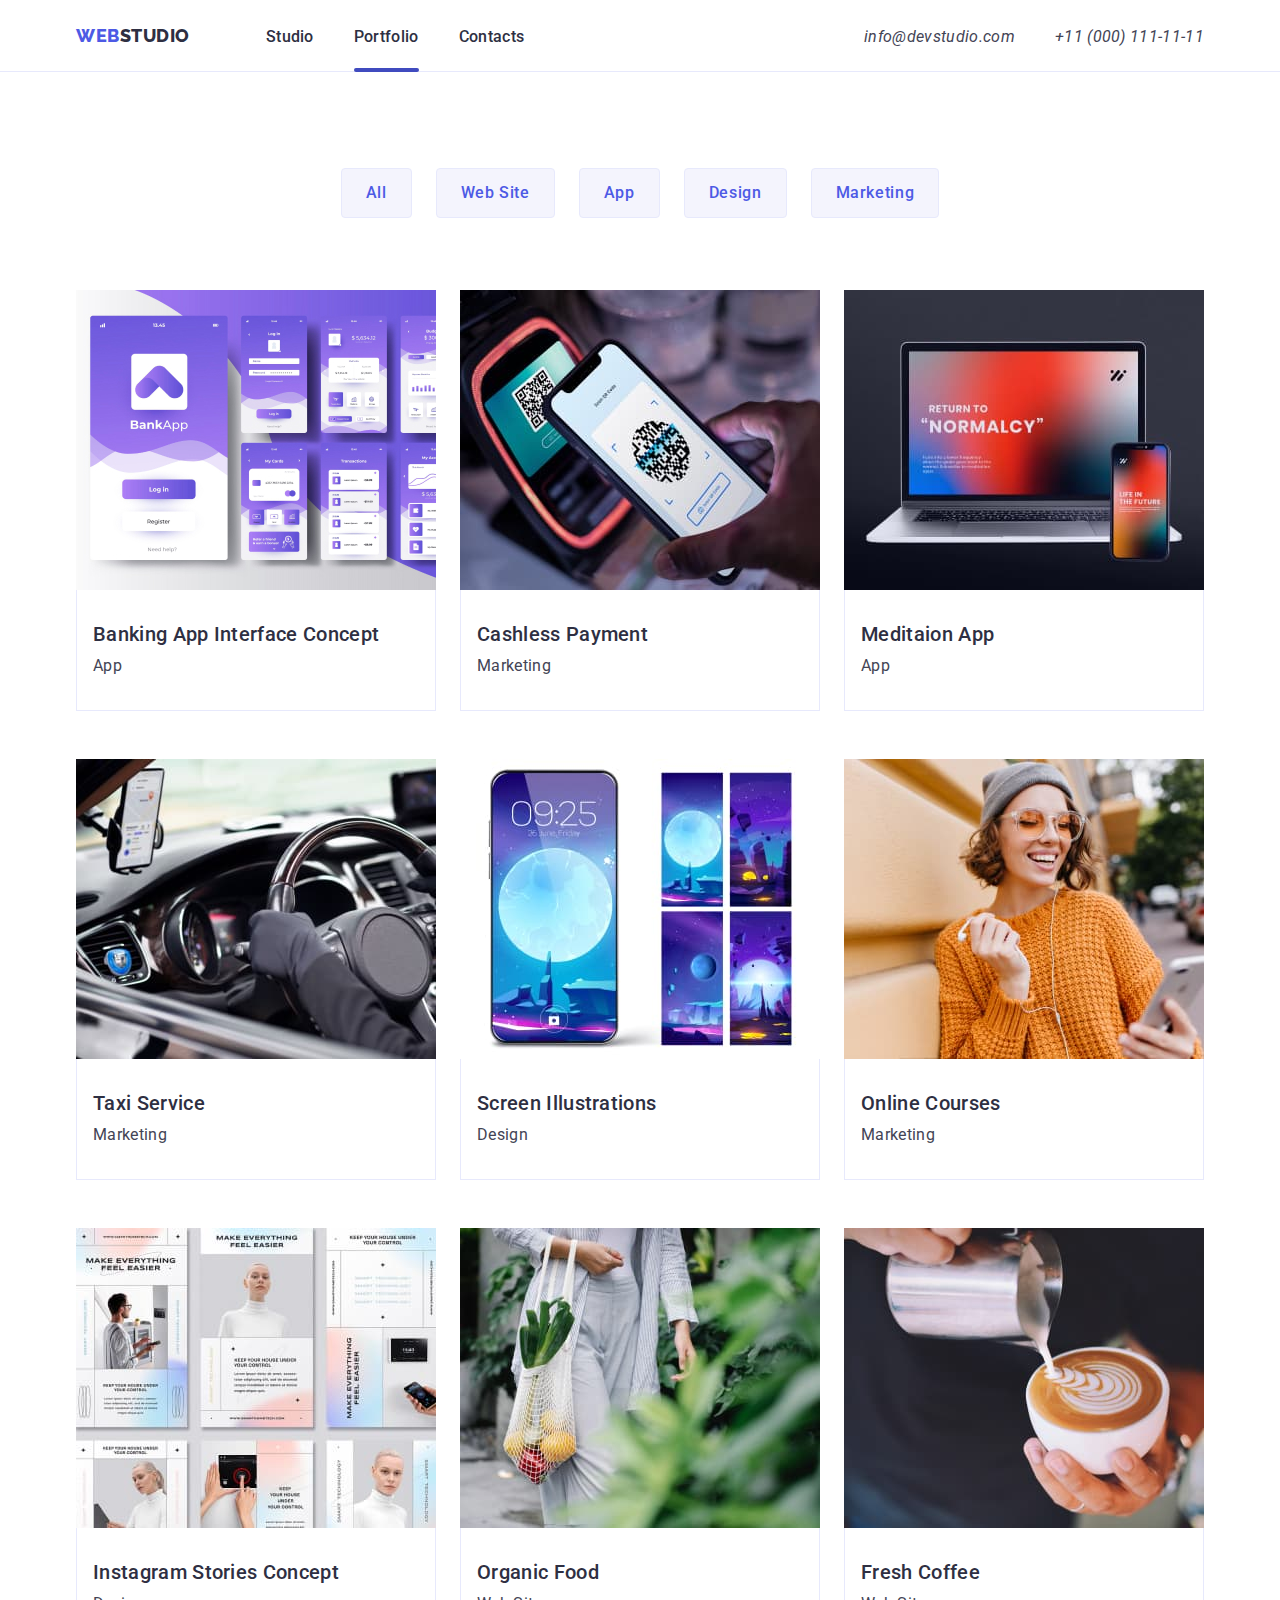
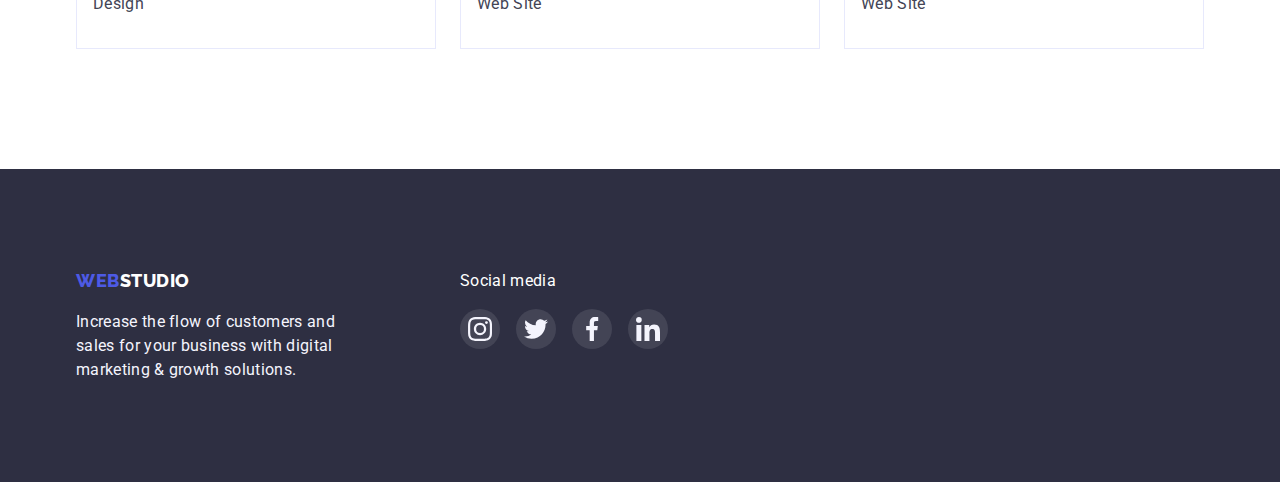
==== portfolio.html @ d9a9c69f "copyhw5" ====
<!DOCTYPE html>
<html lang="en">
  <head>
    <meta charset="UTF-8" />
    <meta http-equiv="X-UA-Compatible" content="IE=edge" />
    <meta name="viewport" content="width=device-width, initial-scale=1.0" />
    <link
      href="https://cdnjs.cloudflare.com/ajax/libs/modern-normalize/1.0.0/modern-normalize.min.css"
      rel="stylesheet"
    />
    <link rel="preconnect" href="https://fonts.gstatic.com" />
    <link
      href="https://fonts.googleapis.com/css2?family=Raleway:wght@800&family=Roboto:wght@400;500;700&display=swap"
      rel="stylesheet"
    />
    <link rel="stylesheet" href="./styles/css.css" />
    <title>WebStudio</title>
  </head>
  <body>
    <header class="header">
      <div class="container cont-header header-flex">
        <nav class="nav-flex">
          <a href="./index.html" class="logo nav-item"
            ><span class="logo-web">Web</span>Studio</a
          >
          <ul class="index-nav list menu-flex nav-item">
            <li class="menu-item">
              <a href="./index.html" class="link">Studio</a>
            </li>
            <li class="menu-item">
              <a href="./portfolio.html" class="link current">Portfolio</a>
            </li>
            <li class="menu-item"><a href="" class="link">Contacts</a></li>
          </ul>
        </nav>
        <address class="address">
          <ul class="address-list list address-flex">
            <li class="address-item">
              <a href="mailto:info@devstudio.com" class="link"
                >info@devstudio.com</a
              >
            </li>
            <li class="address-item">
              <a href="tel:+110001111111" class="link">+11 (000) 111-11-11</a>
            </li>
          </ul>
        </address>
      </div>
    </header>
    <main>
      <section class="section projects">
        <div class="container">
          <h1 class="visually-hidden">Our projects</h1>
          <ul class="list buttons-flex">
            <li class="button-item">
              <button type="button" class="button">All</button>
            </li>
            <li class="button-item">
              <button type="button" class="button">Web Site</button>
            </li>
            <li class="button-item">
              <button type="button" class="button">App</button>
            </li>
            <li class="button-item">
              <button type="button" class="button">Design</button>
            </li>
            <li class="button-item">
              <button type="button" class="button">Marketing</button>
            </li>
          </ul>
          <ul class="list projects-flex">
            <li class="projects-item">
              <a href="" class="link">
                <div class="image-project-cont">
                  <img
                    src="./images/portf-project/app-1.jpg"
                    alt="Banking App Interface Concept"
                    width="360"
                  />
                  <p class="text-card">
                    Lorem ipsum dolor sit amet consectetur adipisicing elit.
                    Saepe, eligendi!
                  </p>
                </div>
                <div class="descrip-projects">
                  <h2 class="title-second">Banking App Interface Concept</h2>
                  <p class="projects-text">App</p>
                </div>
              </a>
            </li>
            <li class="projects-item">
              <a href="" class="link">
                <div class="image-project-cont">
                  <img
                    src="./images/portf-project/mark-2.jpg"
                    alt="Cashless Payment"
                    width="360"
                  />
                  <p class="text-card">
                    Lorem ipsum dolor sit amet consectetur, adipisicing elit.
                    Ad, similique.
                  </p>
                </div>
                <div class="descrip-projects">
                  <h2 class="title-second">Cashless Payment</h2>
                  <p class="projects-text">Marketing</p>
                </div>
              </a>
            </li>
            <li class="projects-item">
              <a href="" class="link">
                <div class="image-project-cont">
                  <img
                    src="./images/portf-project/app-3.jpg"
                    alt="Meditaion App"
                    width="360"
                  />
                  <p class="text-card">
                    Lorem ipsum dolor sit amet consectetur, adipisicing elit.
                    Ad, similique.
                  </p>
                </div>
                <div class="descrip-projects">
                  <h2 class="title-second">Meditaion App</h2>
                  <p class="projects-text">App</p>
                </div>
              </a>
            </li>
            <li class="projects-item">
              <a href="" class="link">
                <div class="image-project-cont">
                  <img
                    src="./images/portf-project/mark-4.jpg"
                    alt="Taxi Service"
                    width="360"
                  />
                  <p class="text-card">
                    Lorem ipsum dolor sit amet consectetur, adipisicing elit.
                    Ad, similique.
                  </p>
                </div>
                <div class="descrip-projects">
                  <h2 class="title-second">Taxi Service</h2>
                  <p class="projects-text">Marketing</p>
                </div>
              </a>
            </li>
            <li class="projects-item">
              <a href="" class="link">
                <div class="image-project-cont">
                  <img
                    src="./images/portf-project/des-5.jpg"
                    alt="Screen Illustrations"
                    width="360"
                  />
                  <p class="text-card">
                    Lorem ipsum dolor sit amet consectetur adipisicing elit.
                    Dolore, molestias.
                  </p>
                </div>
                <div class="descrip-projects">
                  <h2 class="title-second">Screen Illustrations</h2>
                  <p class="projects-text">Design</p>
                </div>
              </a>
            </li>
            <li class="projects-item">
              <a href="" class="link">
                <div class="image-project-cont">
                  <img
                    src="./images/portf-project/mark-6.jpg"
                    alt="Online Courses"
                    width="360"
                  />
                  <p class="text-card">
                    Lorem ipsum dolor sit amet consectetur adipisicing elit.
                    Dolore, molestias.
                  </p>
                </div>
                <div class="descrip-projects">
                  <h2 class="title-second">Online Courses</h2>
                  <p class="projects-text">Marketing</p>
                </div>
              </a>
            </li>
            <li class="projects-item">
              <a href="" class="link">
                <div class="image-project-cont">
                  <img
                    src="./images/portf-project/des-7.jpg"
                    alt="Instagram Stories Concept"
                    width="360"
                  />
                  <p class="text-card">
                    Lorem ipsum dolor sit amet consectetur adipisicing elit.
                    Dolore, molestias.
                  </p>
                </div>
                <div class="descrip-projects">
                  <h2 class="title-second">Instagram Stories Concept</h2>
                  <p class="projects-text">Design</p>
                </div>
              </a>
            </li>
            <li class="projects-item">
              <a href="" class="link">
                <div class="image-project-cont">
                  <img
                    src="./images/portf-project/web-8.jpg"
                    alt="Organic Food"
                    width="360"
                  />
                  <p class="text-card">
                    Lorem ipsum dolor, sit amet consectetur adipisicing elit.
                    Tenetur, totam.
                  </p>
                </div>
                <div class="descrip-projects">
                  <h2 class="title-second">Organic Food</h2>
                  <p class="projects-text">Web Site</p>
                </div>
              </a>
            </li>
            <li class="projects-item">
              <a href="" class="link">
                <div class="image-project-cont">
                  <img
                    src="./images/portf-project/web-9.jpg"
                    alt="Fresh Coffee"
                    width="360"
                  />
                  <p class="text-card">
                    Lorem ipsum dolor, sit amet consectetur adipisicing elit.
                    Tenetur, totam.
                  </p>
                </div>
                <div class="descrip-projects">
                  <h2 class="title-second">Fresh Coffee</h2>
                  <p class="projects-text">Web Site</p>
                </div>
              </a>
            </li>
          </ul>
        </div>
      </section>
    </main>
    <footer class="footer">
      <div class="container footer-flex">
        <div class="logo-div item">
          <a href="./index.html" class="logo"
            ><span class="logo-web">Web</span>Studio</a
          >
          <p class="text-footer">
            Increase the flow of customers and sales for your business with
            digital marketing & growth solutions.
          </p>
        </div>
        <div class="social-media item">
          <p>Social media</p>
          <ul class="list social-flex">
            <li class="item">
              <a href="" class="link">
                <svg class="icon-footer" width="24" height="24">
                  <use href="./images/icons.svg#icon-instagram"></use>
                </svg>
              </a>
            </li>
            <li class="item">
              <a href="" class="link">
                <svg class="icon-footer" width="24" height="24">
                  <use href="./images/icons.svg#icon-twitter"></use>
                </svg>
              </a>
            </li>
            <li class="item">
              <a href="" class="link">
                <svg class="icon-footer" width="24" height="24">
                  <use href="./images/icons.svg#icon-facebook"></use>
                </svg>
              </a>
            </li>
            <li class="item">
              <a href="" class="link">
                <svg class="icon-footer" width="24" height="24">
                  <use href="./images/icons.svg#icon-linkedin"></use>
                </svg>
              </a>
            </li>
          </ul>
        </div>
      </div>
    </footer>
  </body>
</html>
---- styles/css.css ----
:root {
  /* SLATE */
  --text-color: #434455;
  /* NAVY BLUE */
  --dark-color: #2e2f42;
  --pressed-state: #404bbf;
  --primary-brand: #4d5ae5;
  --basic-white: #ffffff;
  --alt-white: #f4f4fd;
  --customers-icon-base: #8e8f99;
  --cubic-function: cubic-bezier(0.4, 0, 0.2, 1);
}

/* GENERAL */
h1,
h2,
h3,
h4,
h5,
h6,
p {
  margin: 0;
}

.list {
  list-style: none;
  padding: 0;
  margin: 0;
}

.link {
  text-decoration: none;
}

.link:visited {
  color: inherit;
}

body {
  font-family: "Roboto", sans-serif;
  color: var(--text-color);
  background-color: var(--basic-white);
  letter-spacing: 0.02em;
  font-size: 16px;
  line-height: 1.5;
  font-weight: 400;
}

.button {
  display: inline-block;
  font-family: inherit;
  letter-spacing: 0.04em;
  font-weight: 500;
  font-size: 16px;
  line-height: 1.5;
  cursor: pointer;
  padding: 12px 24px;
  border: 1px solid #e7e9fc;
  border-radius: 4px;
}

.container {
  width: 1158px;
  margin-left: auto;
  margin-right: auto;
  padding-left: 15px;
  padding-right: 15px;
}

.visually-hidden {
  position: absolute;
  width: 1px;
  height: 1px;
  margin: -1px;
  border: 0;
  padding: 0;
  white-space: nowrap;
  clip-path: inset(100%);
  clip: rect(0 0 0 0);
  overflow: hidden;
}

/* HEADER */
.header {
  padding-top: 24px;
  padding-bottom: 23px;
  border-bottom: 1px solid #e7e9fc;
}

.logo {
  font-family: "Raleway", "sans-serif";
  font-size: 18px;
  line-height: 1.33;
  letter-spacing: 0.03em;
  text-transform: uppercase;
  color: var(--dark-color);
  text-decoration: none;
  font-weight: 800;
}

.logo-web {
  color: var(--primary-brand);
}

.index-nav .link {
  font-weight: 500;
  font-size: 16px;
  line-height: 1.2;
  letter-spacing: 0.02em;
  color: var(--dark-color);
  text-decoration: none;
  padding-top: 26.5px;
  padding-bottom: 26.5px;
  transition: color 250ms var(--cubic-function);
}

.index-nav .link:hover,
.index-nav .link:focus {
  color: var(--pressed-state);
}

.index-nav .link {
  position: relative;
}

.address .link {
  font-weight: 400;
  font-size: 16px;
  line-height: 1.5;
  text-decoration: none;
  color: inherit;
  padding-top: 26.5px;
  padding-bottom: 26.5px;
  transition: color 250ms var(--cubic-function);
}

.index-nav .current::after {
  content: "";
  position: absolute;
  left: 0;
  /* top: 100%; */
  bottom: 0;
  width: 100%;
  height: 4px;
  background: #404bbf;
  border-radius: 2px;
}

.address .link:hover,
.address .link:focus {
  color: var(--pressed-state);
}

/* flex header */
.menu-flex {
  display: flex;
}

.address-flex {
  display: flex;
}

.nav-flex {
  display: flex;
}

.header-flex {
  display: flex;
  align-items: center;
}

.header-flex .address {
  margin-left: auto;
}

.nav-flex .nav-item:not(:last-child) {
  margin-right: 76px;
}

.menu-flex .menu-item:not(:last-child),
.address-flex .address-item:not(:last-child) {
  margin-right: 40px;
}

/* BODY */
/* HERO */
.hero.section {
  max-width: 1440px;
  height: 600px;
  padding-top: 188px;
  padding-bottom: 188px;
  margin-right: auto;
  margin-left: auto;
  background-color: var(--dark-color);
  background-image: linear-gradient(
      rgba(46, 47, 66, 0.7),
      rgba(46, 47, 66, 0.7)
    ),
    url(../images/back-hero.jpg);
  background-size: cover;
  background-repeat: no-repeat;
  background-position: center;
}

.hero .title {
  font-weight: 700;
  font-size: 56px;
  line-height: 1.07;
  color: var(--basic-white);
  margin-bottom: 48px;
  margin-left: auto;
  margin-right: auto;
  width: 496px;
}

.hero .button {
  display: block;
  margin-left: auto;
  margin-right: auto;
  color: var(--basic-white);
  background-color: var(--primary-brand);
  padding: 16px 32px;
  box-shadow: 0px 4px 4px rgba(0, 0, 0, 0.15);
  min-width: 169px;
  border: none;
  transition: background-color 250ms var(--cubic-function);
}
.hero .button:hover,
.hero .button:focus {
  background-color: var(--pressed-state);
}

/* ? MODAL */
.modal-drop {
  position: fixed;
  top: 0;
  left: 0;
  width: 100%;
  height: 100%;
  background-color: rgba(46, 47, 66, 0.4);
}

.modal-wind {
  position: absolute;
  top: 50%;
  left: 50%;
  transform: translate(-50%, -50%) scale(1);
  opacity: 1;
  width: 408px;
  height: 576px;
  background: #fcfcfc;
  box-shadow: 0px 1px 1px rgba(0, 0, 0, 0.14), 0px 1px 3px rgba(0, 0, 0, 0.12),
    0px 2px 1px rgba(0, 0, 0, 0.2);
  border-radius: 4px;
  transition: transform 250ms var(--cubic-function),
    opacity 500ms var(--cubic-function);
  transform-origin: center;
}

.close-button {
  position: absolute;
  right: 24px;
  top: 24px;
  display: inline-block;
  width: 24px;
  height: 24px;
  border-radius: 50%;
  background-color: #e7e9fc;
  background-image: url(../images/close-icon.svg);
  background-size: 8px 8px;
  background-repeat: no-repeat;
  background-position: center;
  border: 1px solid rgba(0, 0, 0, 0.1);
  box-shadow: 0px 4px 4px rgba(0, 0, 0, 0.25);
}

.is-hidden {
  opacity: 0;
  pointer-events: none;
  visibility: hidden;
}

.is-hidden .modal-wind {
  opacity: 0.5;
  transform: translate(-50%, -50%) scale(1.75);
}

/* SECTIONS */
.title {
  color: var(--dark-color);
  font-weight: 700;
  font-size: 36px;
  line-height: 1.11;
  text-align: center;
  text-transform: capitalize;
  margin-bottom: 72px;
}

.title-second {
  font-weight: 500;
  font-size: 20px;
  line-height: 1.2;
  color: var(--dark-color);
  margin-bottom: 8px;
}

/* ADVANTAGES */
.advantages {
  padding-top: 120px;
  padding-bottom: 120px;
}

.advant-flex {
  display: flex;
}

.advant-item {
  width: calc((100% - 72px) / 4);
}

.advant-flex .advant-item:not(:last-child) {
  margin-right: 24px;
}
/*? ADVAN-DECOR */

.advant-item::before {
  content: "";
  display: block;
  margin-bottom: 8px;
  width: 264px;
  height: 112px;
  background-color: #f4f4fd;
  border-radius: 4px;
  background-repeat: no-repeat;
  background-position: center;
}

.advant-item:nth-child(1)::before {
  background-image: url(../images/advant-icon/sputnic.svg);
}
.advant-item:nth-child(2)::before {
  background-image: url(../images/advant-icon/time.svg);
}
.advant-item:nth-child(3)::before {
  background-image: url(../images/advant-icon/computer.svg);
}
.advant-item:nth-child(4)::before {
  background-image: url(../images/advant-icon/astronaut.svg);
}

/* WORKS */
.works {
  padding-bottom: 120px;
}

.works-flex {
  display: flex;
}

.works-flex .works-item:not(:last-child) {
  margin-right: 24px;
}

/* TEAM */
.section.team {
  background-color: var(--alt-white);
  padding-top: 120px;
  padding-bottom: 120px;
}
.team .container {
  margin-bottom: 0;
}

.team img {
  display: block;
}

.team-text {
  margin-bottom: 8px;
}

.descrip-team {
  padding: 32px 16px;
}

.team-flex {
  display: flex;
}

.team-flex .team-item {
  text-align: center;
  background-color: var(--basic-white);
  box-shadow: 0px 1px 6px rgba(46, 47, 66, 0.08),
    0px 1px 1px rgba(46, 47, 66, 0.16), 0px 2px 1px rgba(46, 47, 66, 0.08);
  border-radius: 0px 0px 4px 4px;
}

.team-flex .team-item:not(:last-child) {
  margin-right: 24px;
}

/* ? SOCIAL ICON TEAM */
.social-team-flex {
  display: flex;
}

.social-team-flex .item:not(:first-child) {
  margin-left: 24px;
}

.social-team-flex .link-social {
  display: flex;
  width: 40px;
  height: 40px;
  border-radius: 50%;
  background-color: var(--primary-brand);
  justify-content: center;
  align-items: center;
  color: var(--alt-white);
  transition: background-color 250ms var(--cubic-function);
}

.social-team-flex .link-social:hover,
.social-team-flex .link-social:focus {
  background-color: var(--pressed-state);
}

.team .social-icon {
  fill: currentColor;
}

/* CUSTOMERS */
.section.customers {
  padding-top: 120px;
  padding-bottom: 120px;
}

.customers-flex {
  display: flex;
}

.customers-flex .item {
  width: 168px;
  height: 88px;
}

.customers-flex .item:not(:first-child) {
  margin-left: 24px;
}

.customers-flex .link {
  display: inline-block;
  padding: 16px 32px;
  border: 1px solid var(--customers-icon-base);
  border-radius: 4px;
  color: var(--customers-icon-base);
  transition: color 250ms var(--cubic-function),
    border-color 250ms var(--cubic-function);
}

.customers-icon {
  fill: currentColor;
}

.customers-flex .link:hover,
.customers-flex .link:focus {
  color: var(--pressed-state);
  border-color: var(--pressed-state);
}

/* FOOTER */
.footer .logo {
  color: inherit;
}

.footer {
  background-color: var(--dark-color);
  padding-top: 100px;
  padding-bottom: 100px;
  color: var(--basic-white);
}

.logo-div {
  width: 264px;
}

.text-footer {
  margin-top: 16px;
  color: var(--alt-white);
}

.social-media > p {
  margin-bottom: 16px;
}

/* ? FOOTER-FLEX */
.footer-flex {
  display: flex;
  align-items: start;
}

.footer-flex > .item:not(:first-child) {
  margin-left: 120px;
}

/* ? social icon */
.social-flex {
  display: flex;
}

.social-flex > .item:not(:first-child) {
  margin-left: 16px;
}

.social-flex .link {
  display: inline-block;
  height: 40px;
  width: 40px;
  background-color: var(--text-color);
  border-radius: 50%;
  padding: 8px;
  color: var(--alt-white);
  transition: background-color 250ms var(--cubic-function);
}

.icon-footer {
  fill: currentColor;
}

.social-flex .link:hover,
.social-flex .link:focus {
  background-color: #31d0aa;
}

/* PORTFOLIO */
.projects {
  padding-top: 96px;
  padding-bottom: 120px;
}

.projects .button {
  color: var(--primary-brand);
  background-color: var(--alt-white);
  transition: color 250ms var(--cubic-function),
    background-color 250ms var(--cubic-function),
    box-shadow 250ms var(--cubic-function);
}

.projects .button:hover,
.projects .button:focus {
  color: var(--basic-white);
  background-color: var(--pressed-state);
  border-color: transparent;
  box-shadow: 0px 3px 1px rgba(0, 0, 0, 0.1), 0px 2px 1px rgba(0, 0, 0, 0.08),
    0px 2px 2px rgba(0, 0, 0, 0.12);
}

.projects-flex .projects-item {
  width: 360px;
  transition: box-shadow 250ms var(--cubic-function);
}

.projects-flex .projects-item:is(:hover, :focus) {
  box-shadow: 0px 1px 6px rgba(46, 47, 66, 0.08),
    0px 1px 1px rgba(46, 47, 66, 0.16), 0px 2px 1px rgba(46, 47, 66, 0.08);
}

.projects img {
  display: block;
}

.descrip-projects {
  padding-top: 32px;
  padding-bottom: 32px;
  padding-left: 16px;
  border-left: 1px solid #e7e9fc;
  border-right: 1px solid #e7e9fc;
  border-bottom: 1px solid #e7e9fc;
}

.buttons-flex {
  margin-bottom: 72px;
}

.buttons-flex {
  display: flex;
  justify-content: center;
}

.buttons-flex .button-item:not(:last-child) {
  margin-right: 24px;
}

.projects-flex {
  display: flex;
  flex-wrap: wrap;
}

.projects-flex .projects-item:not(:nth-child(3n)) {
  margin-right: 24px;
}

.projects-flex .projects-item:not(:nth-last-child(-n + 3)) {
  margin-bottom: 48px;
}

/* ПОЗИЦІОНУВАННЯ, оверлей */
.image-project-cont {
  position: relative;
  overflow: hidden;
}

.image-project-cont .text-card {
  position: absolute;
  top: 0;
  left: 0;
  transform: translateY(100%);
  width: 100%;
  height: 100%;
  padding: 40px 32px;
  color: var(--alt-white);
  background-color: rgba(77, 90, 229, 0.9);
  transition: transform 250ms var(--cubic-function);
}

.projects-flex .link:is(:hover, :focus) .text-card {
  transform: translateY(0);
}
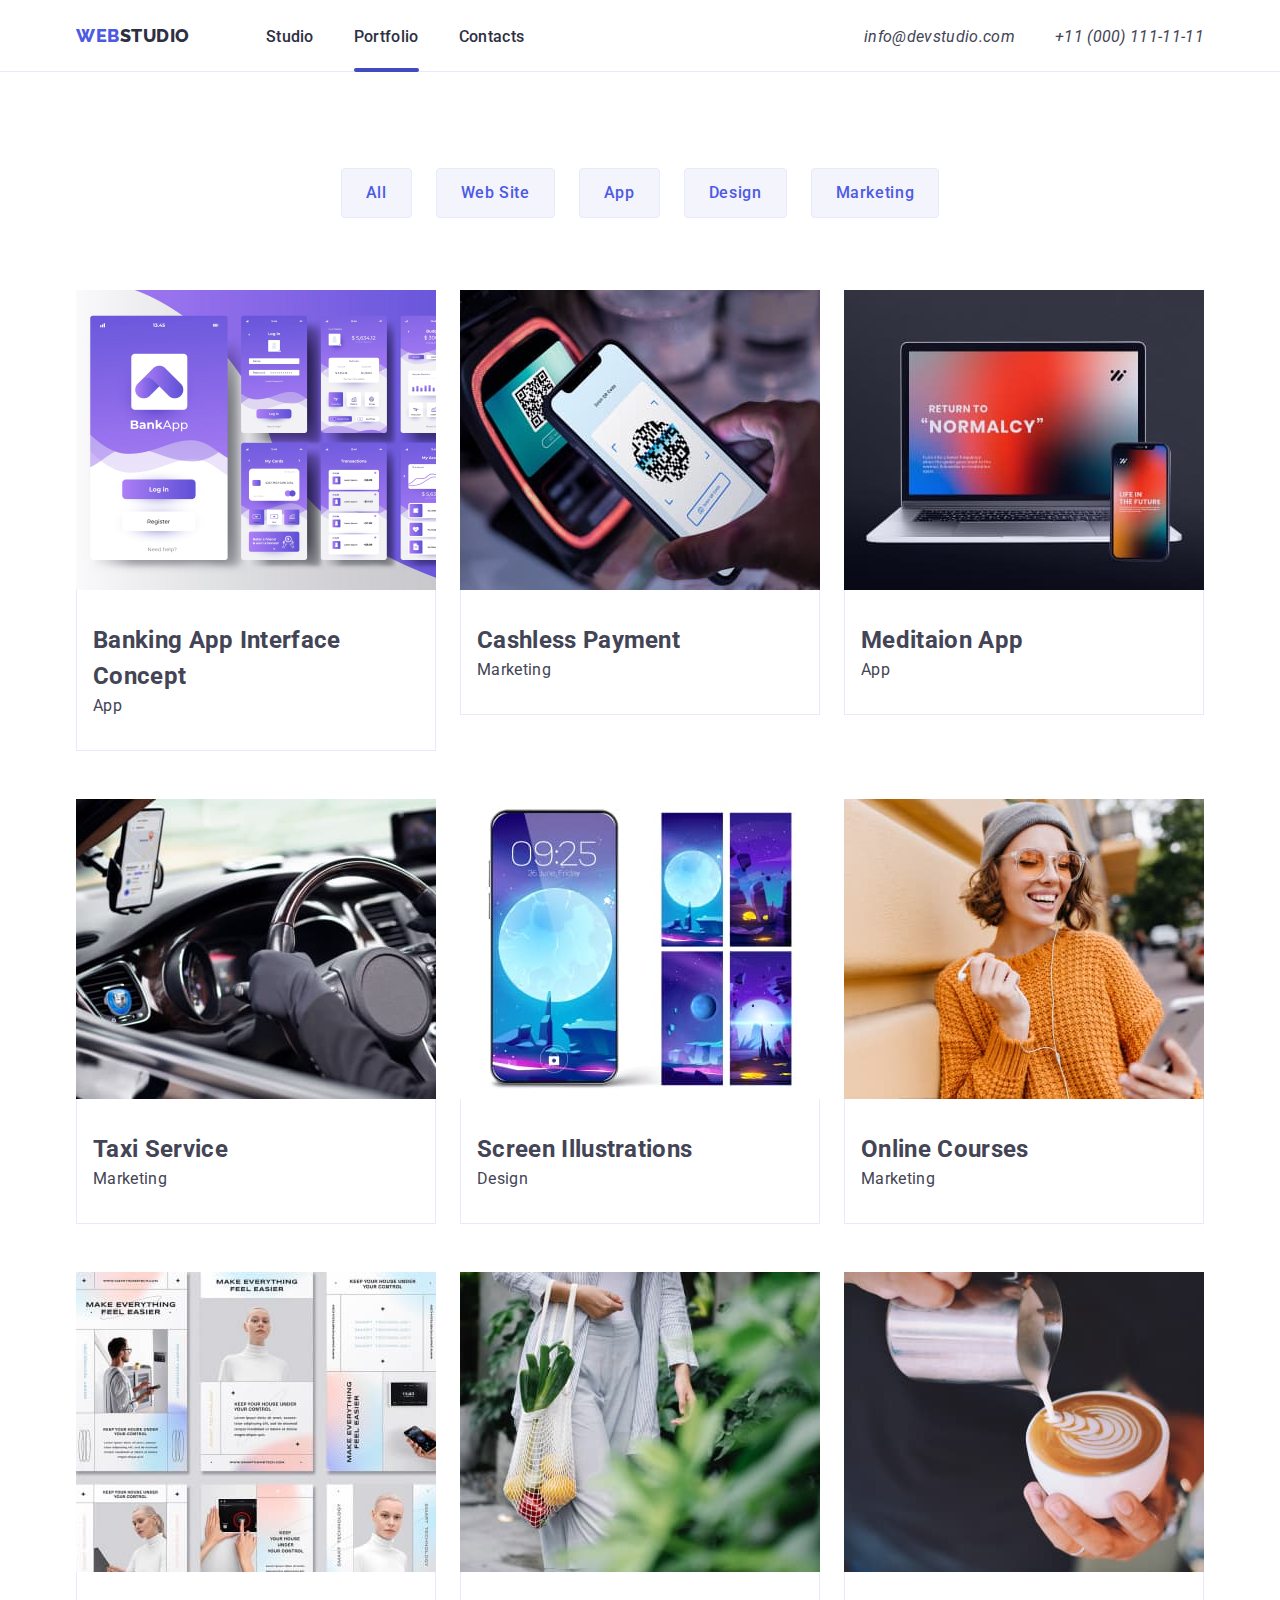
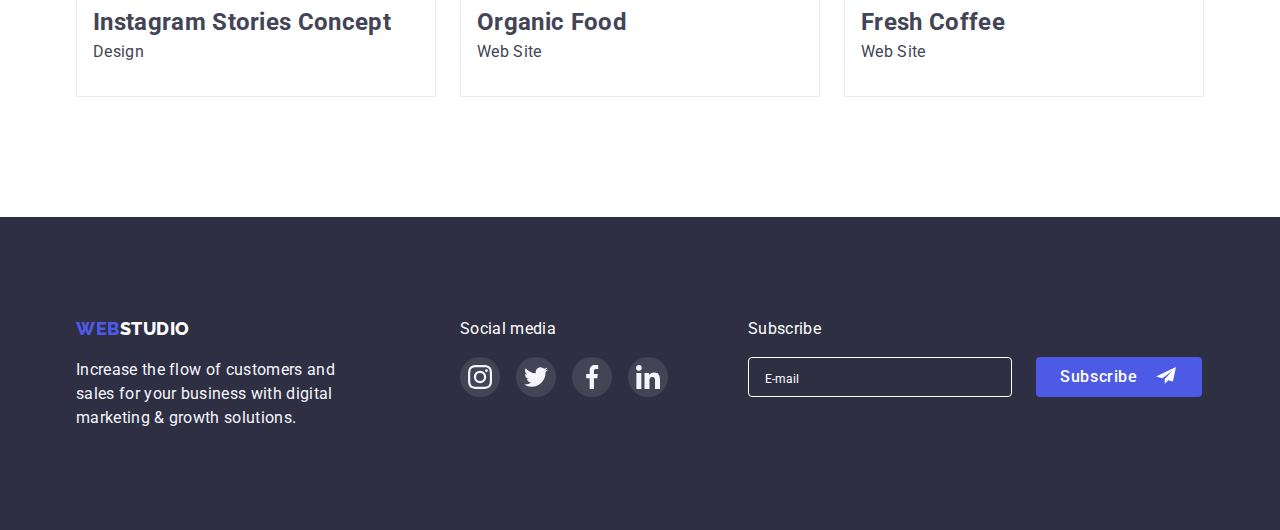
==== commit 097ec22c: "final" ====
--- a/portfolio.html
+++ b/portfolio.html
@@ -288,6 +288,25 @@
             </li>
           </ul>
         </div>
+        <div class="subscribe-cont">
+          <p>Subscribe</p>
+          <form class="field">
+            <label for="email"></label>
+            <input
+              type="email"
+              name="email"
+              id="email"
+              class="email-input"
+              placeholder="E-mail"
+            />
+            <button type="submit" class="mail-button button">
+              Subscribe
+              <svg width="24" height="20" class="icon-send">
+                <use href="./images/icons.svg#icon-send"></use>
+              </svg>
+            </button>
+          </form>
+        </div>
       </div>
     </footer>
   </body>
--- a/styles/css.css
+++ b/styles/css.css
@@ -247,7 +247,7 @@
   transform: translate(-50%, -50%) scale(1);
   opacity: 1;
   width: 408px;
-  height: 576px;
+  min-height: 576px;
   background: #fcfcfc;
   box-shadow: 0px 1px 1px rgba(0, 0, 0, 0.14), 0px 1px 3px rgba(0, 0, 0, 0.12),
     0px 2px 1px rgba(0, 0, 0, 0.2);
@@ -255,6 +255,8 @@
   transition: transform 250ms var(--cubic-function),
     opacity 500ms var(--cubic-function);
   transform-origin: center;
+  padding: 24px;
+  padding-top: 72px;
 }
 
 .close-button {
@@ -265,13 +267,21 @@
   width: 24px;
   height: 24px;
   border-radius: 50%;
+  color: var(--dark-color);
   background-color: #e7e9fc;
-  background-image: url(../images/close-icon.svg);
-  background-size: 8px 8px;
-  background-repeat: no-repeat;
-  background-position: center;
   border: 1px solid rgba(0, 0, 0, 0.1);
   box-shadow: 0px 4px 4px rgba(0, 0, 0, 0.25);
+  transition: color 250ms var(--cubic-function),
+    background-color 250ms var(--cubic-function);
+}
+
+.close-button:active {
+  color: var(--basic-white);
+  background-color: var(--pressed-state);
+}
+
+.icon-close {
+  fill: currentColor;
 }
 
 .is-hidden {
@@ -285,23 +295,138 @@
   transform: translate(-50%, -50%) scale(1.75);
 }
 
-/* SECTIONS */
-.title {
+.modal-wind-text {
+  font-weight: 500;
+  font-size: 16px;
+  line-height: 1.5;
+  text-align: center;
+  letter-spacing: 0.02em;
+  color: #2e2f42;
+  margin-bottom: 16px;
+}
+
+/* ? MODAL-FORM */
+.modal-form {
+  display: flex;
+  flex-direction: column;
+}
+
+.modal-form-input {
+  width: 100%;
+  height: 40px;
+  border: 1px solid rgba(46, 47, 66, 0.2);
+  border-radius: 4px;
+  padding-left: 38px;
+  color: #000;
+  font-size: 18px;
+  transition: border-color 250ms var(--cubic-function);
+}
+
+.modal-form-comment {
+  resize: none;
+  height: 120px;
+  padding-top: 8px;
+  padding-left: 16px;
+  font-size: 12px;
+}
+
+.modal-form-comment::placeholder {
+  font-size: 12px;
+  line-height: 1.17;
+  letter-spacing: 0.04em;
+  color: rgba(46, 47, 66, 0.4);
+}
+
+.modal-form-label {
+  margin-bottom: 8px;
+}
+
+.label-value {
+  display: block;
+  font-weight: 400;
+  font-size: 12px;
+  line-height: 1.17;
+  letter-spacing: 0.01em;
+  color: #8e8f99;
+  margin-bottom: 4px;
+}
+
+.label-value-name {
+  letter-spacing: 0.04em;
+}
+
+.modal-input-wrapper {
+  position: relative;
   color: var(--dark-color);
-  font-weight: 700;
-  font-size: 36px;
-  line-height: 1.11;
-  text-align: center;
-  text-transform: capitalize;
-  margin-bottom: 72px;
-}
-
-.title-second {
-  font-weight: 500;
-  font-size: 20px;
-  line-height: 1.2;
-  color: var(--dark-color);
-  margin-bottom: 8px;
+}
+
+.modal-form-icon {
+  position: absolute;
+  top: 50%;
+  left: 16px;
+  transform: translateY(-50%);
+  fill: currentColor;
+  transition: color 250ms var(--cubic-function),
+    transform 250ms var(--cubic-function);
+}
+
+.modal-form-input:focus {
+  outline: none;
+  border-color: var(--primary-brand);
+}
+
+.modal-input-wrapper:focus-within {
+  color: var(--primary-brand);
+}
+
+.modal-input-wrapper:focus-within .modal-form-icon {
+  transform: translateY(-50%) scale(1.2);
+}
+
+.modal-button {
+  padding: 16px 32px;
+}
+
+.icon-checkbox-wrapper {
+  color: #f4f4fd;
+  line-height: 0;
+}
+
+.icon-checkbox {
+  fill: currentColor;
+  border: 1px solid var(--dark-color);
+  border-radius: 2px;
+  transition: background-color 250ms var(--cubic-function),
+    border-color 250ms var(--cubic-function);
+  cursor: pointer;
+}
+
+.modal-form-checkbox:checked + .modal-form-terms-label .icon-checkbox {
+  background-color: var(--pressed-state);
+  border-color: transparent;
+}
+
+.modal-form-checkbox:focus + .modal-form-terms-label .icon-checkbox {
+  outline: 1px solid rgba(46, 47, 66, 0.5);
+}
+
+.form-terms-label-text {
+  font-size: 12px;
+  line-height: 1.17;
+  letter-spacing: 0.04em;
+  color: #8e8f99;
+  margin-left: 8px;
+}
+
+.form-terms-label-text .privacy-policy {
+  color: var(--primary-brand);
+  text-decoration: underline;
+}
+
+.modal-form-terms-label {
+  display: flex;
+  align-items: center;
+  margin-bottom: 24px;
 }
 
 /* ADVANTAGES */
@@ -530,6 +655,60 @@
 .social-flex .link:hover,
 .social-flex .link:focus {
   background-color: #31d0aa;
+}
+
+/* ? Subscribe */
+
+.subscribe-cont {
+  margin-left: 80px;
+}
+
+.field {
+  display: flex;
+  align-items: center;
+  margin-top: 16px;
+}
+
+.email-input {
+  width: 264px;
+  height: 40px;
+  background-color: inherit;
+  border: 1px solid var(--basic-white);
+  border-radius: 4px;
+  padding-left: 16px;
+  color: var(--basic-white);
+}
+
+.email-input:focus {
+  outline: none;
+  border-color: var(--primary-brand);
+}
+
+.email-input::placeholder {
+  color: var(--basic-white);
+  font-size: 12px;
+  line-height: 2;
+}
+
+.mail-button {
+  display: flex;
+  align-items: center;
+  padding: 8px 24px;
+  background-color: var(--primary-brand);
+  border-style: none;
+  border-radius: 4px;
+  color: var(--basic-white);
+  margin-left: 24px;
+  transition: background-color 250ms var(--cubic-function);
+}
+
+.mail-button:is(:hover, :focus) {
+  background-color: var(--pressed-state);
+}
+
+.icon-send {
+  fill: currentColor;
+  margin-left: 16px;
 }
 
 /* PORTFOLIO */
